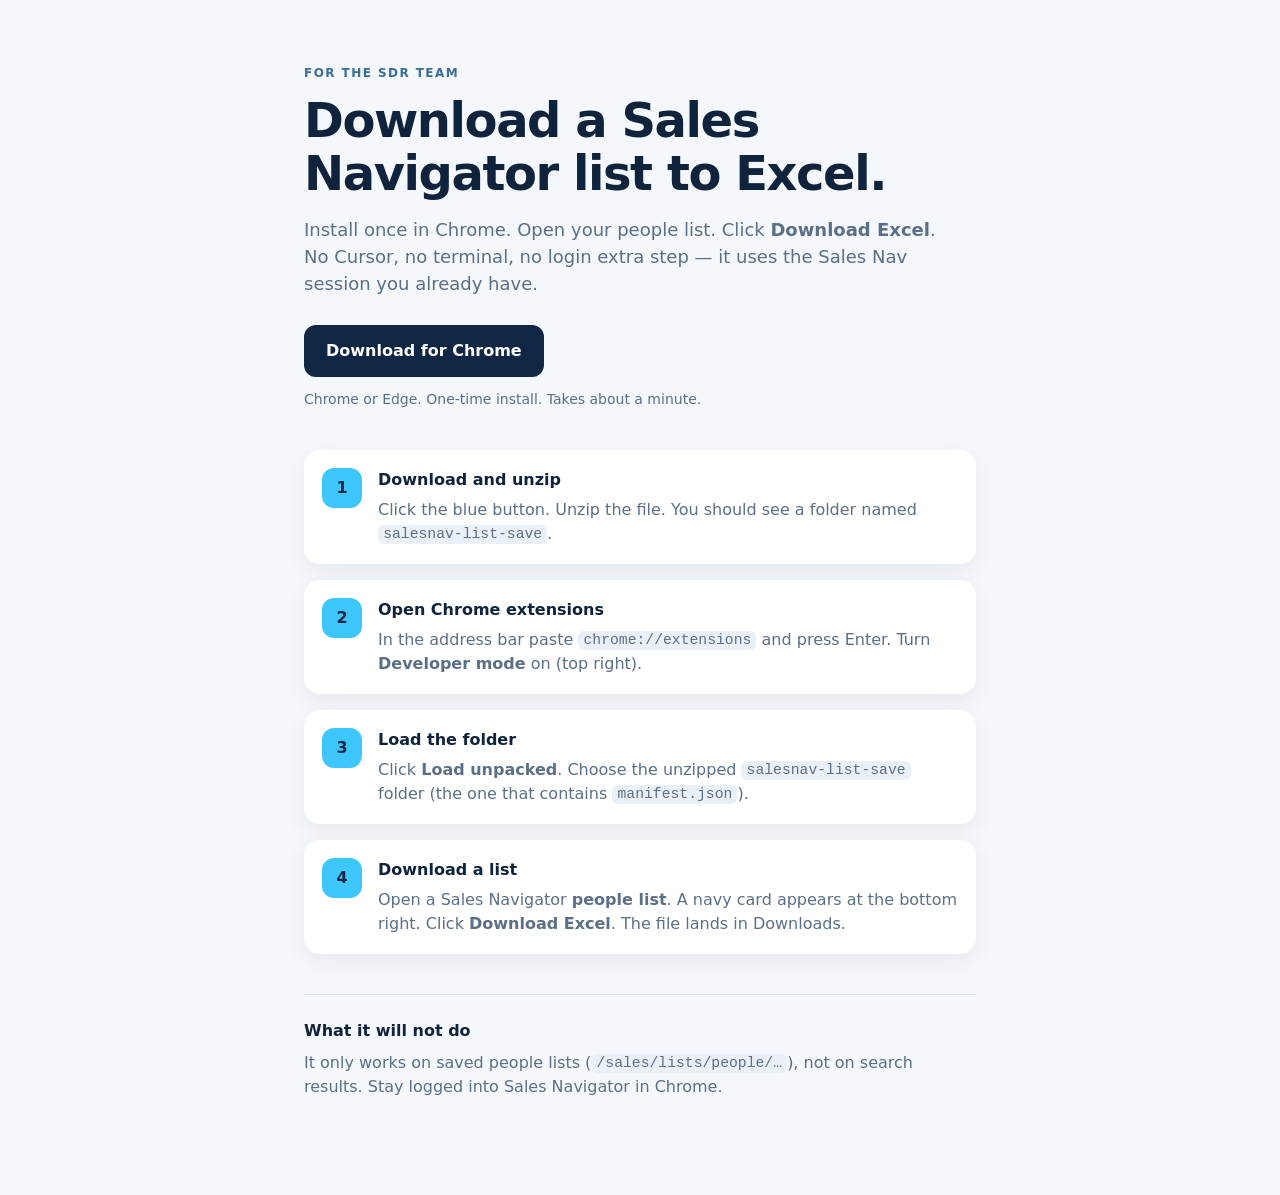
==== docs/index.html @ 15baed9e "Ship a Chrome extension teammates can install from a link. Co-authored-by: Cursor <cursoragent@curso" ====
<!doctype html>
<html lang="en">
  <head>
    <meta charset="utf-8" />
    <meta name="viewport" content="width=device-width, initial-scale=1" />
    <title>Sales Nav List Save</title>
    <link rel="stylesheet" href="styles.css" />
  </head>
  <body>
    <main>
      <p class="eyebrow">For the SDR team</p>
      <h1>Download a Sales Navigator list to Excel.</h1>
      <p class="lead">
        Install once in Chrome. Open your people list. Click <strong>Download Excel</strong>.
        No Cursor, no terminal, no login extra step — it uses the Sales Nav session you already have.
      </p>
      <a class="cta" href="./salesnav-list-save.zip">Download for Chrome</a>
      <p class="hint">Chrome or Edge. One-time install. Takes about a minute.</p>

      <ol class="steps">
        <li>
          <span>1</span>
          <div>
            <h2>Download and unzip</h2>
            <p>Click the blue button. Unzip the file. You should see a folder named <code>salesnav-list-save</code>.</p>
          </div>
        </li>
        <li>
          <span>2</span>
          <div>
            <h2>Open Chrome extensions</h2>
            <p>In the address bar paste <code>chrome://extensions</code> and press Enter. Turn <strong>Developer mode</strong> on (top right).</p>
          </div>
        </li>
        <li>
          <span>3</span>
          <div>
            <h2>Load the folder</h2>
            <p>Click <strong>Load unpacked</strong>. Choose the unzipped <code>salesnav-list-save</code> folder (the one that contains <code>manifest.json</code>).</p>
          </div>
        </li>
        <li>
          <span>4</span>
          <div>
            <h2>Download a list</h2>
            <p>Open a Sales Navigator <strong>people list</strong>. A navy card appears at the bottom right. Click <strong>Download Excel</strong>. The file lands in Downloads.</p>
          </div>
        </li>
      </ol>

      <section class="note">
        <h2>What it will not do</h2>
        <p>It only works on saved people lists (<code>/sales/lists/people/…</code>), not on search results. Stay logged into Sales Navigator in Chrome.</p>
      </section>
    </main>
  </body>
</html>
---- docs/styles.css ----
:root {
  --navy: #0f2744;
  --ink: #10233c;
  --cyan: #3ec6ff;
  --paper: #f4f7fb;
  --muted: #5b6f86;
}
* { box-sizing: border-box; }
html, body { margin: 0; }
body {
  font-family: Inter, system-ui, -apple-system, Segoe UI, sans-serif;
  background: var(--paper);
  color: var(--ink);
  line-height: 1.5;
}
main {
  max-width: 720px;
  margin: 0 auto;
  padding: 64px 24px 96px;
}
.eyebrow {
  text-transform: uppercase;
  letter-spacing: 0.12em;
  font-size: 12px;
  font-weight: 700;
  color: #3a6d99;
  margin: 0 0 12px;
}
h1 {
  font-size: clamp(32px, 5vw, 48px);
  line-height: 1.1;
  letter-spacing: -0.03em;
  margin: 0 0 16px;
}
.lead {
  font-size: 18px;
  color: var(--muted);
  margin: 0 0 28px;
  max-width: 40rem;
}
.cta {
  display: inline-flex;
  align-items: center;
  background: var(--navy);
  color: #fff;
  text-decoration: none;
  font-weight: 700;
  border-radius: 12px;
  padding: 14px 22px;
}
.cta:hover { filter: brightness(1.08); }
.hint {
  color: var(--muted);
  font-size: 14px;
  margin: 12px 0 40px;
}
.steps {
  list-style: none;
  padding: 0;
  margin: 0 0 40px;
  display: grid;
  gap: 16px;
}
.steps li {
  display: grid;
  grid-template-columns: 40px 1fr;
  gap: 16px;
  background: #fff;
  border-radius: 16px;
  padding: 18px;
  box-shadow: 0 8px 24px rgba(16, 35, 60, 0.06);
}
.steps span {
  width: 40px;
  height: 40px;
  border-radius: 12px;
  background: var(--cyan);
  color: var(--navy);
  display: grid;
  place-items: center;
  font-weight: 800;
}
.steps h2 {
  margin: 0 0 6px;
  font-size: 16px;
}
.steps p, .note p {
  margin: 0;
  color: var(--muted);
}
code {
  font-family: ui-monospace, SFMono-Regular, Menlo, monospace;
  font-size: 0.92em;
  background: #eaf0f7;
  padding: 0.1em 0.35em;
  border-radius: 6px;
}
.note {
  border-top: 1px solid #d9e2ec;
  padding-top: 24px;
}
.note h2 {
  margin: 0 0 8px;
  font-size: 16px;
}
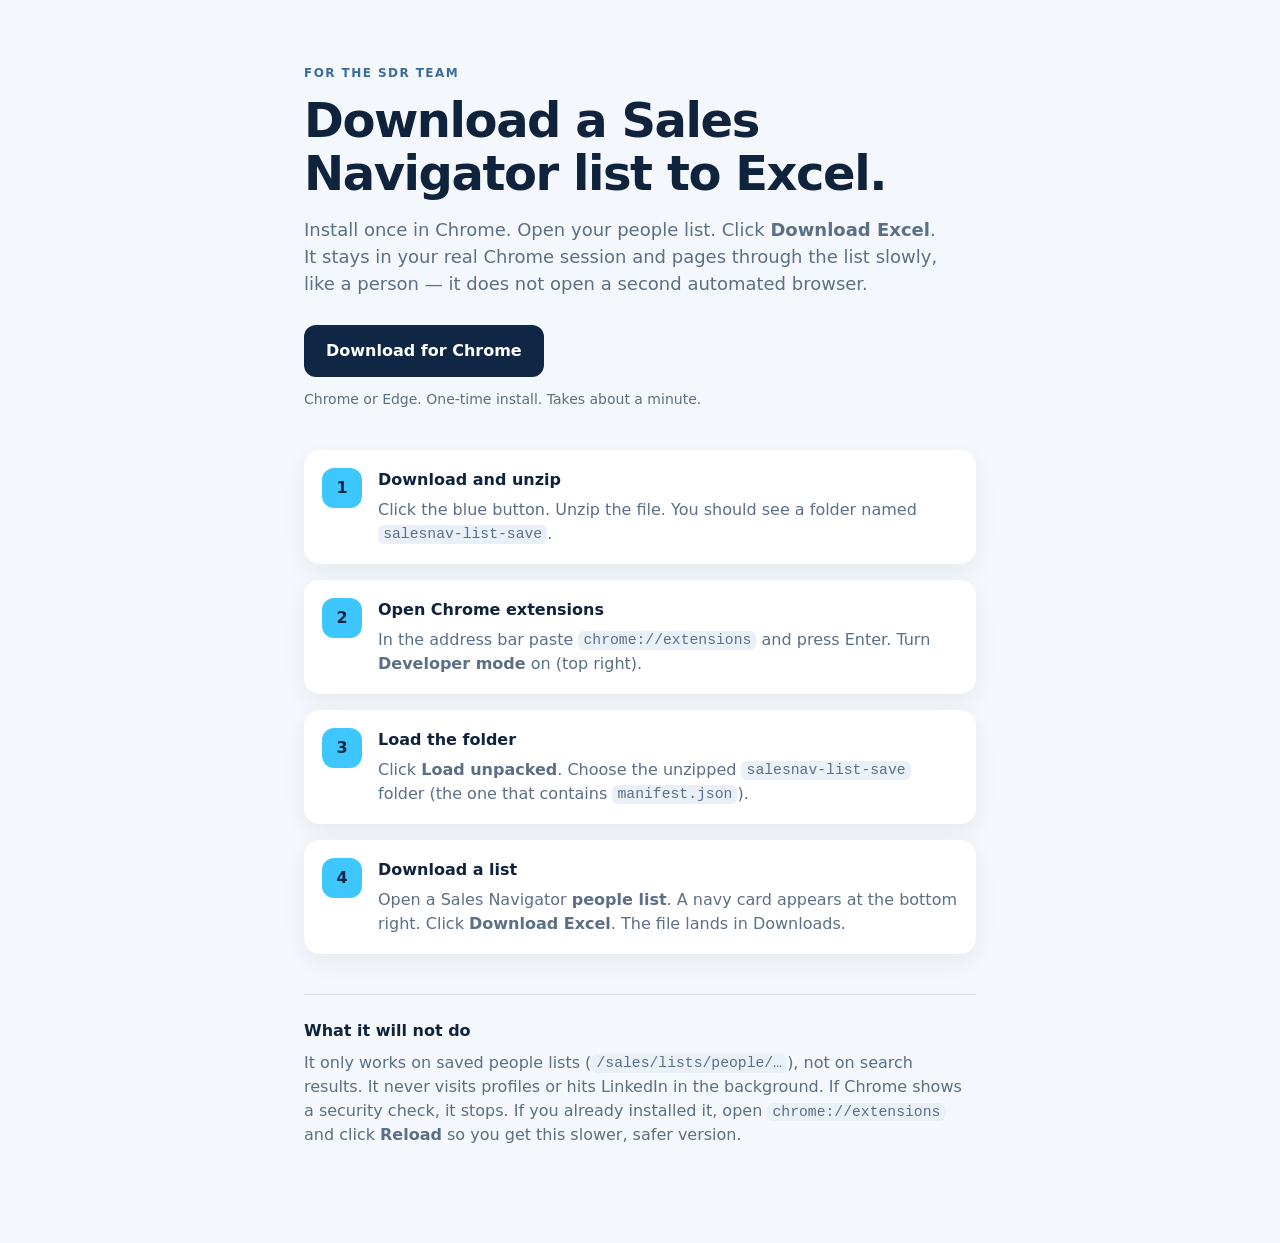
==== commit c6a303bf: "Page through Sales Nav lists slowly in the user's real Chrome session. Co-authored-by: Cursor <curso" ====
--- a/docs/index.html
+++ b/docs/index.html
@@ -12,7 +12,8 @@
       <h1>Download a Sales Navigator list to Excel.</h1>
       <p class="lead">
         Install once in Chrome. Open your people list. Click <strong>Download Excel</strong>.
-        No Cursor, no terminal, no login extra step — it uses the Sales Nav session you already have.
+        It stays in your real Chrome session and pages through the list slowly, like a person —
+        it does not open a second automated browser.
       </p>
       <a class="cta" href="./salesnav-list-save.zip">Download for Chrome</a>
       <p class="hint">Chrome or Edge. One-time install. Takes about a minute.</p>
@@ -50,7 +51,7 @@
 
       <section class="note">
         <h2>What it will not do</h2>
-        <p>It only works on saved people lists (<code>/sales/lists/people/…</code>), not on search results. Stay logged into Sales Navigator in Chrome.</p>
+        <p>It only works on saved people lists (<code>/sales/lists/people/…</code>), not on search results. It never visits profiles or hits LinkedIn in the background. If Chrome shows a security check, it stops. If you already installed it, open <code>chrome://extensions</code> and click <strong>Reload</strong> so you get this slower, safer version.</p>
       </section>
     </main>
   </body>
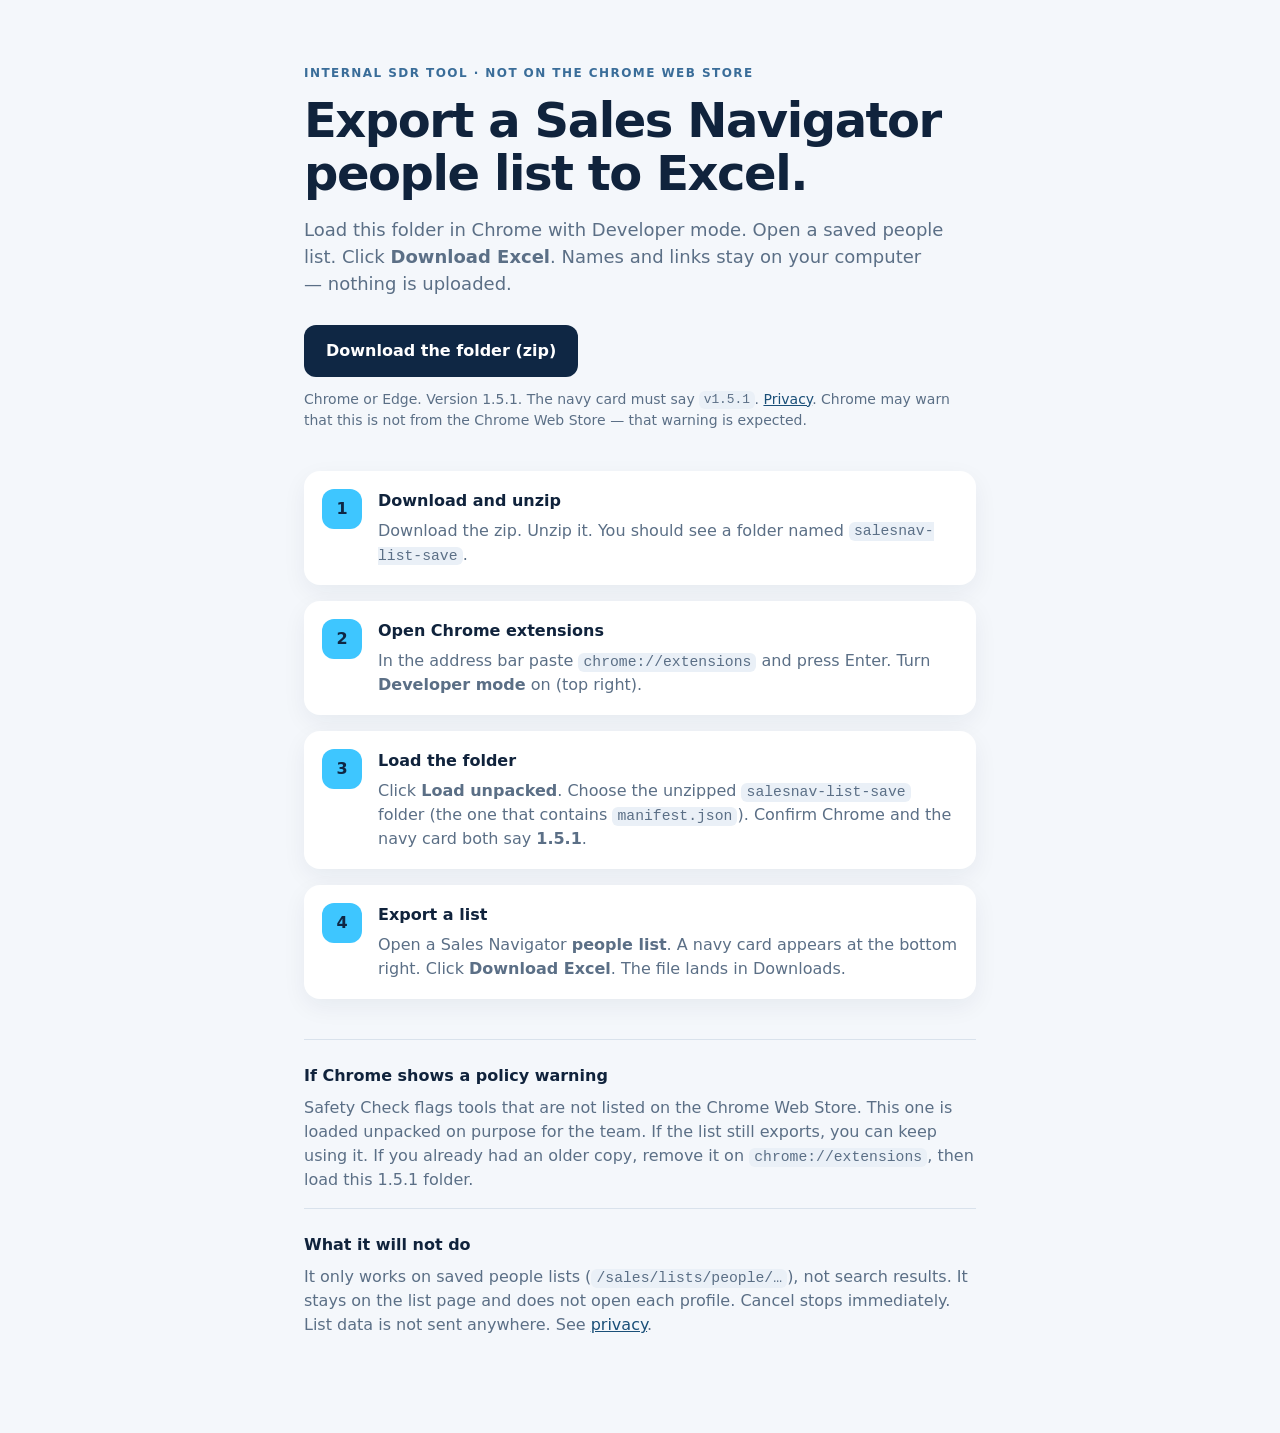
==== commit 4905f776: "Ship list-page-only 1.5.1 with a visible version stamp and export checks. Stop visiting every Sales " ====
--- a/docs/index.html
+++ b/docs/index.html
@@ -8,22 +8,25 @@
   </head>
   <body>
     <main>
-      <p class="eyebrow">For the SDR team</p>
-      <h1>Download a Sales Navigator list to Excel.</h1>
+      <p class="eyebrow">Internal SDR tool · not on the Chrome Web Store</p>
+      <h1>Export a Sales Navigator people list to Excel.</h1>
       <p class="lead">
-        Install once in Chrome. Open your people list. Click <strong>Download Excel</strong>.
-        It stays in your real Chrome session and pages through the list slowly, like a person —
-        it does not open a second automated browser.
+        Load this folder in Chrome with Developer mode. Open a saved people list. Click
+        <strong>Download Excel</strong>. Names and links stay on your computer — nothing is uploaded.
       </p>
-      <a class="cta" href="./salesnav-list-save.zip">Download for Chrome</a>
-      <p class="hint">Chrome or Edge. One-time install. Takes about a minute.</p>
+      <a class="cta" href="./salesnav-list-save.zip">Download the folder (zip)</a>
+      <p class="hint">
+        Chrome or Edge. Version 1.5.1. The navy card must say <code>v1.5.1</code>.
+        <a href="./privacy.html">Privacy</a>.
+        Chrome may warn that this is not from the Chrome Web Store — that warning is expected.
+      </p>
 
       <ol class="steps">
         <li>
           <span>1</span>
           <div>
             <h2>Download and unzip</h2>
-            <p>Click the blue button. Unzip the file. You should see a folder named <code>salesnav-list-save</code>.</p>
+            <p>Download the zip. Unzip it. You should see a folder named <code>salesnav-list-save</code>.</p>
           </div>
         </li>
         <li>
@@ -37,21 +40,35 @@
           <span>3</span>
           <div>
             <h2>Load the folder</h2>
-            <p>Click <strong>Load unpacked</strong>. Choose the unzipped <code>salesnav-list-save</code> folder (the one that contains <code>manifest.json</code>).</p>
+            <p>Click <strong>Load unpacked</strong>. Choose the unzipped <code>salesnav-list-save</code> folder (the one that contains <code>manifest.json</code>). Confirm Chrome and the navy card both say <strong>1.5.1</strong>.</p>
           </div>
         </li>
         <li>
           <span>4</span>
           <div>
-            <h2>Download a list</h2>
+            <h2>Export a list</h2>
             <p>Open a Sales Navigator <strong>people list</strong>. A navy card appears at the bottom right. Click <strong>Download Excel</strong>. The file lands in Downloads.</p>
           </div>
         </li>
       </ol>
 
       <section class="note">
+        <h2>If Chrome shows a policy warning</h2>
+        <p>
+          Safety Check flags tools that are not listed on the Chrome Web Store. This one is loaded
+          unpacked on purpose for the team. If the list still exports, you can keep using it. If you
+          already had an older copy, remove it on <code>chrome://extensions</code>, then load this
+          1.5.1 folder.
+        </p>
+      </section>
+
+      <section class="note">
         <h2>What it will not do</h2>
-        <p>It only works on saved people lists (<code>/sales/lists/people/…</code>), not on search results. It never visits profiles or hits LinkedIn in the background. If Chrome shows a security check, it stops. If you already installed it, open <code>chrome://extensions</code> and click <strong>Reload</strong> so you get this slower, safer version.</p>
+        <p>
+          It only works on saved people lists (<code>/sales/lists/people/…</code>), not search results.
+          It stays on the list page and does not open each profile. Cancel stops immediately. List
+          data is not sent anywhere. See <a href="./privacy.html">privacy</a>.
+        </p>
       </section>
     </main>
   </body>
--- a/docs/styles.css
+++ b/docs/styles.css
@@ -54,6 +54,9 @@
   font-size: 14px;
   margin: 12px 0 40px;
 }
+a {
+  color: #1a4f78;
+}
 .steps {
   list-style: none;
   padding: 0;
@@ -103,3 +106,6 @@
   margin: 0 0 8px;
   font-size: 16px;
 }
+.note + .note {
+  margin-top: 16px;
+}
